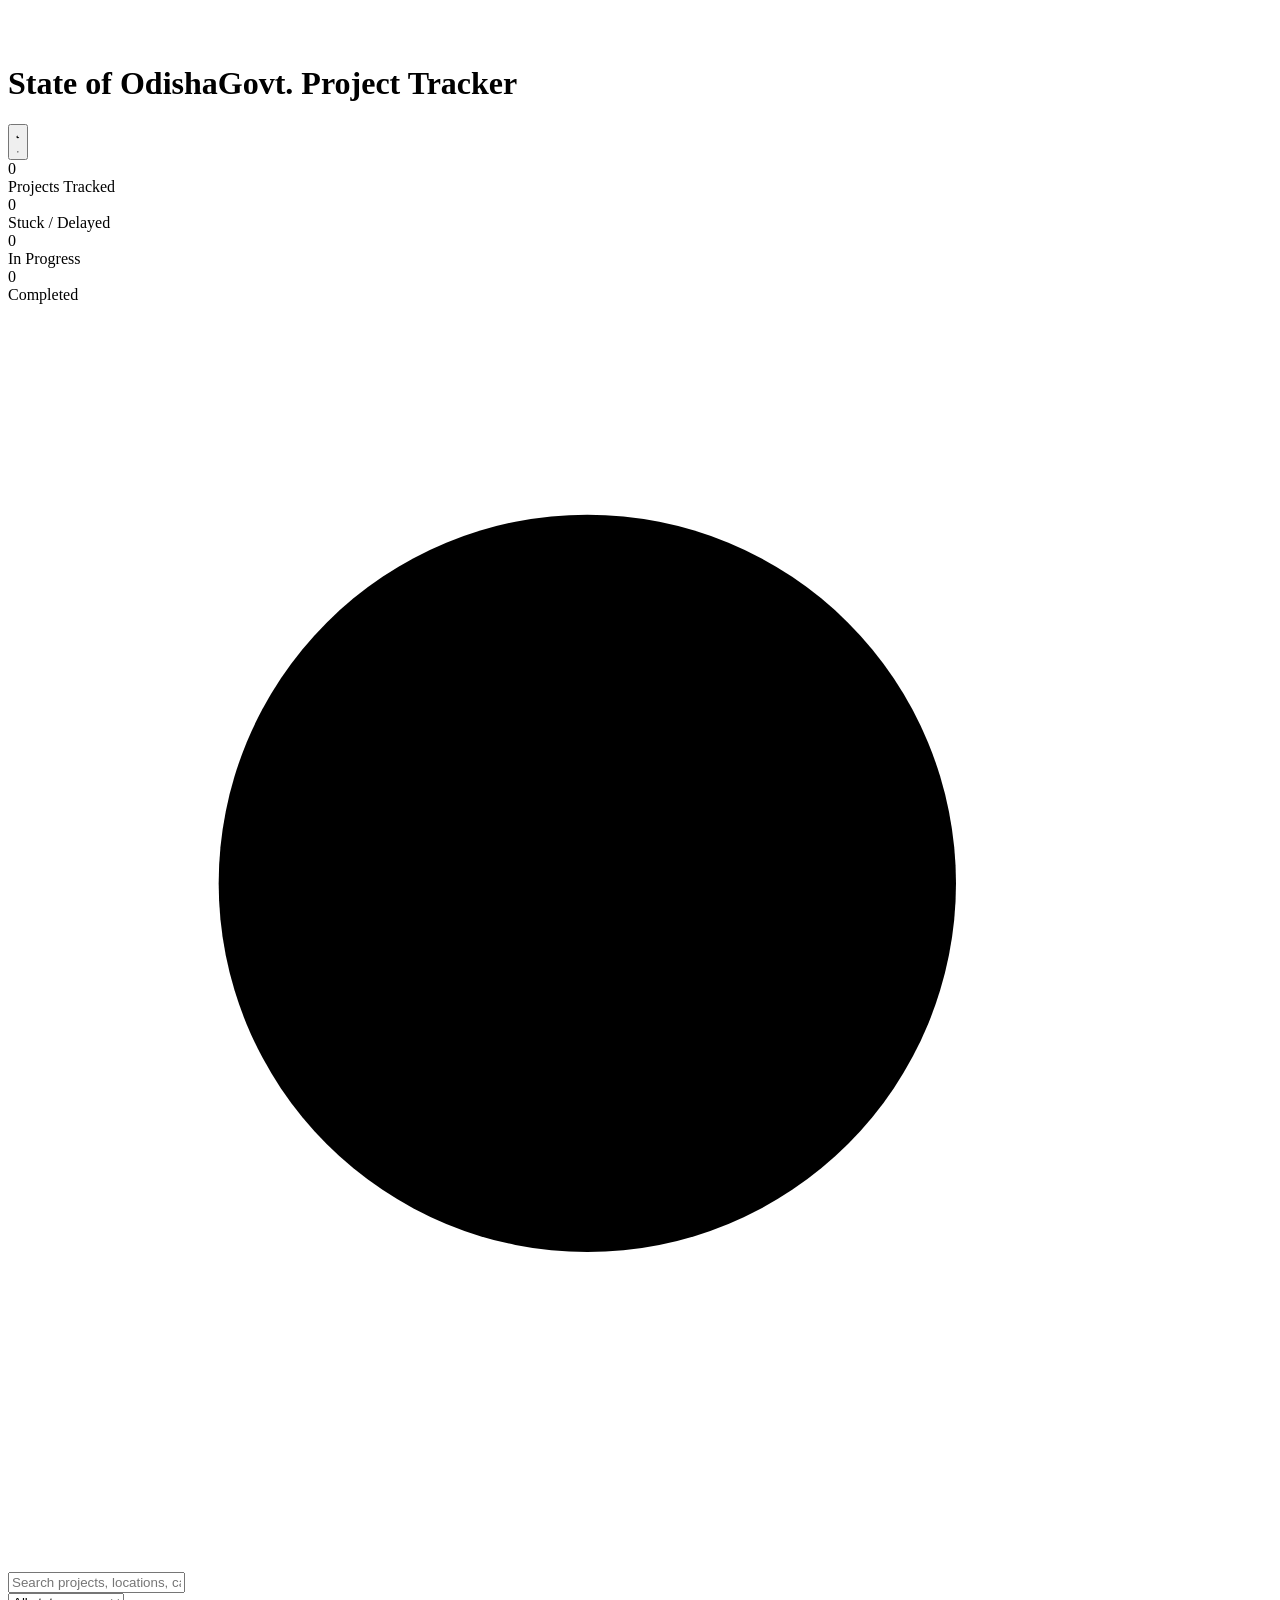
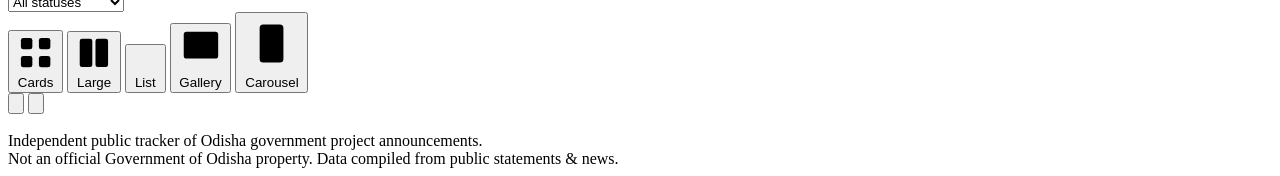
==== index.html @ b486dc0d "Add files via upload" ====
<!DOCTYPE html>
<html lang="en">
<head>
<meta charset="UTF-8">
<meta name="viewport" content="width=device-width, initial-scale=1.0">
<title>State of Odisha — Govt Project Tracker</title>
<meta name="description" content="Tracking government-announced projects across Odisha — status, timelines, and days pending, in one place.">
<link rel="stylesheet" href="assets/style.css">
</head>
<body class="view-cards">

<div class="bg-layer">
  <div class="bg-wheel"><img src="assets/wheel.svg" alt=""></div>
</div>

<div class="wrap">

  <header class="top">
    <div class="brand">
      <img class="wheel-mark" src="assets/wheel.svg" alt="">
      <h1>State of Odisha<span>Govt. Project Tracker</span></h1>
    </div>
    <button class="theme-toggle" id="themeToggle" aria-label="Toggle dark / light theme">
      <svg class="icon-moon" viewBox="0 0 24 24"><path d="M21 12.79A9 9 0 1111.21 3 7 7 0 0021 12.79z"/></svg>
      <svg class="icon-sun" viewBox="0 0 24 24"><circle cx="12" cy="12" r="4"/><path d="M12 2v2M12 20v2M4.93 4.93l1.41 1.41M17.66 17.66l1.41 1.41M2 12h2M20 12h2M6.34 17.66l-1.41 1.41M19.07 4.93l-1.41 1.41"/></svg>
    </button>
  </header>

  <section class="stat-strip">
    <div class="stat-chip"><div class="n" id="statTotal">0</div><div class="l">Projects Tracked</div></div>
    <div class="stat-chip red"><div class="n" id="statStuck">0</div><div class="l">Stuck / Delayed</div></div>
    <div class="stat-chip"><div class="n" id="statProgress">0</div><div class="l">In Progress</div></div>
    <div class="stat-chip"><div class="n" id="statCompleted">0</div><div class="l">Completed</div></div>
  </section>

  <section class="controls">
    <div class="search-box">
      <svg viewBox="0 0 24 24"><circle cx="11" cy="11" r="7"/><path d="M21 21l-4.3-4.3"/></svg>
      <input type="text" id="searchInput" placeholder="Search projects, locations, categories…">
    </div>
    <select class="status-filter" id="statusFilter">
      <option value="all">All statuses</option>
      <option value="stuck">Stuck / Delayed</option>
      <option value="progress">In Progress</option>
      <option value="completed">Completed</option>
      <option value="review">Under Review</option>
    </select>
    <div class="view-switch">
      <button data-view="cards" class="active" aria-label="Card view">
        <svg viewBox="0 0 24 24"><rect x="3" y="3" width="7" height="7" rx="1.5"/><rect x="14" y="3" width="7" height="7" rx="1.5"/><rect x="3" y="14" width="7" height="7" rx="1.5"/><rect x="14" y="14" width="7" height="7" rx="1.5"/></svg>
        Cards
      </button>
      <button data-view="large" aria-label="Large card view">
        <svg viewBox="0 0 24 24"><rect x="3" y="3" width="8" height="18" rx="1.5"/><rect x="13" y="3" width="8" height="18" rx="1.5"/></svg>
        Large
      </button>
      <button data-view="list" aria-label="List view">
        <svg viewBox="0 0 24 24"><path d="M4 6h16M4 12h16M4 18h16"/></svg>
        List
      </button>
      <button data-view="gallery" aria-label="Gallery view">
        <svg viewBox="0 0 24 24"><rect x="3" y="3" width="18" height="14" rx="1.5"/><path d="M3 14l5-5 4 4 4-4 5 5"/></svg>
        Gallery
      </button>
      <button data-view="carousel" aria-label="Carousel view">
        <svg viewBox="0 0 24 24"><rect x="7" y="4" width="10" height="16" rx="1.5"/><path d="M2 8v8M22 8v8"/></svg>
        Carousel
      </button>
    </div>
  </section>

  <div class="carousel-nav">
    <button id="carPrev" aria-label="Scroll left"><svg viewBox="0 0 24 24"><path d="M15 18l-6-6 6-6"/></svg></button>
    <button id="carNext" aria-label="Scroll right"><svg viewBox="0 0 24 24"><path d="M9 18l6-6-6-6"/></svg></button>
  </div>

  <main id="grid"></main>

</div>

<footer class="site-foot">
  <div class="wheel-spin"><img src="assets/wheel.svg" alt=""></div>
  Independent public tracker of Odisha government project announcements.<br>
  Not an official Government of Odisha property. Data compiled from public statements &amp; news.
</footer>

<script src="assets/data.js"></script>
<script src="assets/script.js"></script>
</body>
</html>
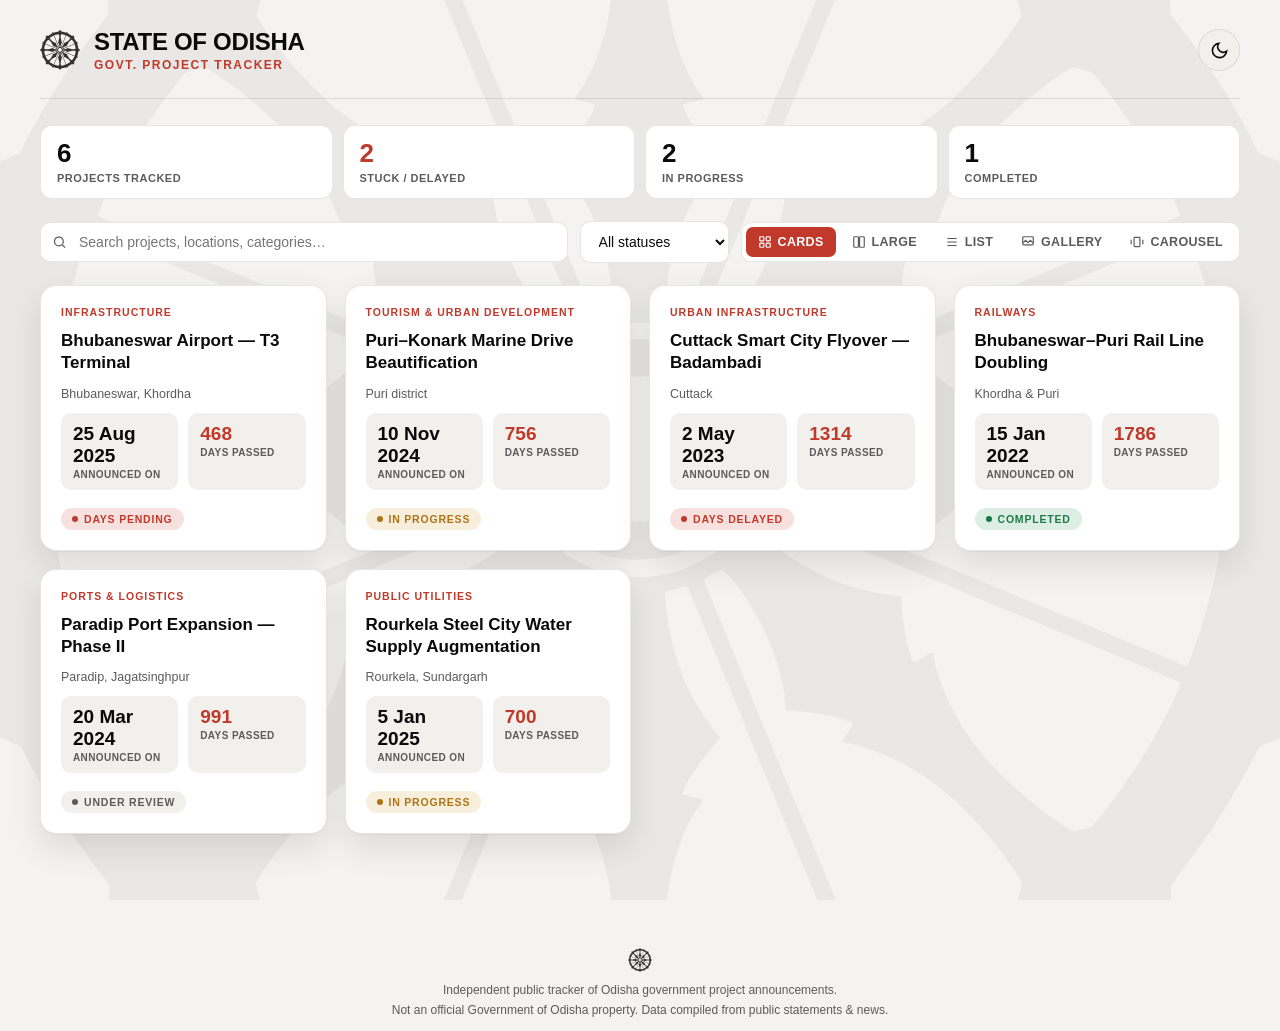
==== commit da026756: "Add favicon link to index.html" ====
--- a/index.html
+++ b/index.html
@@ -6,6 +6,7 @@
 <title>State of Odisha — Govt Project Tracker</title>
 <meta name="description" content="Tracking government-announced projects across Odisha — status, timelines, and days pending, in one place.">
 <link rel="stylesheet" href="assets/style.css">
+<link rel="icon" type="image/svg+xml" href="assets/wheel.svg">
 </head>
 <body class="view-cards">
 
--- a/assets/style.css
+++ b/assets/style.css
@@ -0,0 +1,297 @@
+/* =========================================================
+   State of Odisha — Govt Project Tracker
+   Shared brand stylesheet
+   ========================================================= */
+
+:root{
+  --red: #c0392b;
+  --red-glow: #ff4d3d;
+  --black: #0a0a0a;
+  --white: #ffffff;
+  --gray: #9a9a9a;
+
+  --bg: #f4f3f1;
+  --bg-elev: #ffffff;
+  --text: #0a0a0a;
+  --text-sub: #5b5b5b;
+  --border: rgba(10,10,10,0.10);
+  --pill-bg: #7a1410;
+  --pill-text: #ffffff;
+  --stat-bg: #f2f0ec;
+  --shadow: 0 14px 34px rgba(10,10,10,0.10), 0 1px 0 rgba(10,10,10,0.04);
+}
+
+html[data-theme="dark"]{
+  --bg: #0a0a0a;
+  --bg-elev: #141414;
+  --text: #ffffff;
+  --text-sub: #a8a8a8;
+  --border: rgba(255,255,255,0.10);
+  --pill-bg: #c0392b;
+  --pill-text: #ffffff;
+  --stat-bg: #1c1c1c;
+  --shadow: 0 14px 34px rgba(0,0,0,0.55), 0 1px 0 rgba(255,255,255,0.03);
+}
+
+*{ margin:0; padding:0; box-sizing:border-box; }
+
+html,body{
+  background: var(--bg);
+  color: var(--text);
+  min-height:100vh;
+}
+
+body{
+  font-family: -apple-system, "Segoe UI", Arial, sans-serif;
+  position:relative;
+  overflow-x:hidden;
+  transition: background .35s ease, color .35s ease;
+}
+
+img{ max-width:100%; display:block; }
+
+a{ color:inherit; text-decoration:none; }
+
+/* ---------- rotating wheel background ---------- */
+.bg-layer{
+  position:fixed; inset:0; z-index:0; overflow:hidden; pointer-events:none;
+}
+.bg-wheel{
+  position:absolute; top:50%; left:50%;
+  width:min(150vw,1500px); height:min(150vw,1500px);
+  transform:translate(-50%,-50%);
+  opacity:.05;
+  animation: spin 140s linear infinite;
+}
+html[data-theme="dark"] .bg-wheel{ opacity:.09; filter:invert(1); }
+.bg-wheel img{ width:100%; height:100%; }
+@keyframes spin{
+  from{ transform:translate(-50%,-50%) rotate(0deg); }
+  to{ transform:translate(-50%,-50%) rotate(360deg); }
+}
+@media (prefers-reduced-motion: reduce){
+  .bg-wheel{ animation:none; }
+}
+
+/* ---------- layout shell ---------- */
+.wrap{
+  position:relative; z-index:1;
+  max-width:1240px; margin:0 auto;
+  padding: 22px 20px 80px;
+}
+
+/* ---------- header ---------- */
+header.top{
+  display:flex; align-items:center; justify-content:space-between;
+  gap:16px; padding: 6px 0 26px;
+  border-bottom: 1px solid var(--border);
+  margin-bottom: 26px;
+}
+.brand{ display:flex; align-items:center; gap:14px; min-width:0; }
+.brand .wheel-mark{
+  width:40px; height:40px; flex-shrink:0;
+  animation: spinInPlace 10s linear infinite;
+}
+html[data-theme="dark"] .brand .wheel-mark{ filter:invert(1); }
+@keyframes spinInPlace{ from{ transform:rotate(0);} to{ transform:rotate(360deg);} }
+.brand h1{
+  font-size: clamp(17px, 3.4vw, 24px);
+  font-weight:900; letter-spacing:-0.3px; line-height:1.15;
+  text-transform:uppercase;
+}
+.brand h1 span{
+  display:block; font-weight:700; font-size:.5em; letter-spacing:1.5px;
+  color: var(--red); text-transform:uppercase; margin-top:3px;
+}
+
+.theme-toggle{
+  width:42px; height:42px; border-radius:50%; flex-shrink:0;
+  background: var(--stat-bg); border:1px solid var(--border);
+  display:flex; align-items:center; justify-content:center;
+  cursor:pointer; transition: background .2s ease, transform .15s ease;
+}
+.theme-toggle:hover{ transform:scale(1.05); }
+.theme-toggle:active{ transform:scale(.92); }
+.theme-toggle svg{ width:19px; height:19px; stroke:var(--text); fill:none; stroke-width:2; }
+.theme-toggle .icon-sun{ display:none; }
+html[data-theme="dark"] .theme-toggle .icon-moon{ display:none; }
+html[data-theme="dark"] .theme-toggle .icon-sun{ display:block; }
+
+/* ---------- summary stat strip ---------- */
+.stat-strip{
+  display:grid; grid-template-columns:repeat(auto-fit,minmax(120px,1fr));
+  gap:10px; margin-bottom:22px;
+}
+.stat-chip{
+  background: var(--bg-elev); border:1px solid var(--border);
+  border-radius:12px; padding:14px 16px;
+}
+.stat-chip .n{ font-weight:900; font-size:26px; line-height:1; }
+.stat-chip .l{ font-size:11px; font-weight:700; letter-spacing:.5px; text-transform:uppercase; color:var(--text-sub); margin-top:6px; }
+.stat-chip.red .n{ color: var(--red); }
+
+/* ---------- controls: search / filter / view switch ---------- */
+.controls{
+  display:flex; flex-wrap:wrap; align-items:center; gap:12px;
+  margin-bottom: 22px;
+}
+.search-box{
+  flex:1 1 220px; position:relative;
+}
+.search-box input{
+  width:100%; padding:11px 14px 11px 38px; border-radius:10px;
+  border:1px solid var(--border); background:var(--bg-elev); color:var(--text);
+  font-size:14px; font-family:inherit;
+}
+.search-box input:focus{ outline:2px solid var(--red); outline-offset:1px; }
+.search-box svg{
+  position:absolute; left:12px; top:50%; transform:translateY(-50%);
+  width:15px; height:15px; stroke:var(--text-sub); fill:none; stroke-width:2;
+}
+.status-filter{
+  padding:11px 14px; border-radius:10px; border:1px solid var(--border);
+  background:var(--bg-elev); color:var(--text); font-size:14px; font-family:inherit;
+  cursor:pointer;
+}
+.view-switch{
+  display:flex; gap:4px; background:var(--bg-elev); border:1px solid var(--border);
+  border-radius:10px; padding:4px;
+}
+.view-switch button{
+  border:none; background:transparent; color:var(--text-sub);
+  padding:8px 12px; border-radius:7px; font-size:12.5px; font-weight:800;
+  letter-spacing:.3px; cursor:pointer; display:flex; align-items:center; gap:6px;
+  transition: background .15s ease, color .15s ease;
+  text-transform:uppercase;
+}
+.view-switch button svg{ width:14px; height:14px; stroke:currentColor; fill:none; stroke-width:2; }
+.view-switch button:hover{ color:var(--text); }
+.view-switch button.active{ background: var(--red); color:#fff; }
+
+/* ---------- eyebrow pill / status badge (shared) ---------- */
+.status-pill{
+  display:inline-flex; align-items:center; gap:6px;
+  font-weight:800; font-size:10.5px; letter-spacing:.8px; text-transform:uppercase;
+  padding:5px 11px; border-radius:999px; white-space:nowrap;
+}
+.status-pill::before{ content:""; width:6px; height:6px; border-radius:50%; background:currentColor; flex-shrink:0; }
+.status-pill.stuck{ background:rgba(192,57,43,.15); color:#c0392b; }
+html[data-theme="dark"] .status-pill.stuck{ background:rgba(192,57,43,.25); color:#ff6a5a; }
+.status-pill.stuck::before{ animation:dotpulse 1.6s ease-in-out infinite; }
+@keyframes dotpulse{ 0%,100%{ box-shadow:0 0 0 0 rgba(192,57,43,.35);} 50%{ box-shadow:0 0 0 4px rgba(192,57,43,0);} }
+.status-pill.progress{ background:rgba(200,140,20,.15); color:#ad7414; }
+html[data-theme="dark"] .status-pill.progress{ background:rgba(230,170,40,.18); color:#e6aa28; }
+.status-pill.completed{ background:rgba(30,140,80,.15); color:#1c7a47; }
+html[data-theme="dark"] .status-pill.completed{ background:rgba(40,180,110,.18); color:#3ecb8c; }
+.status-pill.review{ background: var(--stat-bg); color: var(--text-sub); }
+
+/* =========================================================
+   VIEW: CARDS (default)
+   ========================================================= */
+#grid{ display:grid; gap:18px; }
+.view-cards #grid{ grid-template-columns:repeat(auto-fill,minmax(280px,1fr)); }
+
+.card{
+  background:var(--bg-elev); border:1px solid var(--border); border-radius:16px;
+  padding:20px; box-shadow:var(--shadow); cursor:pointer;
+  display:flex; flex-direction:column; gap:12px;
+  transition: transform .18s ease, box-shadow .18s ease;
+  position:relative; overflow:hidden;
+}
+.card:hover{ transform:translateY(-3px); box-shadow:0 20px 40px rgba(10,10,10,.14); }
+.card:focus-visible{ outline:2px solid var(--red); outline-offset:2px; }
+.card .cat{ font-size:10.5px; font-weight:800; letter-spacing:1px; text-transform:uppercase; color:var(--red); }
+.card h3{ font-size:17px; font-weight:800; line-height:1.3; }
+.card .loc{ font-size:12.5px; color:var(--text-sub); }
+.card-row{ display:flex; gap:10px; }
+.card .mini-stat{ flex:1; background:var(--stat-bg); border-radius:10px; padding:10px 12px; }
+.card .mini-stat .mn{ font-weight:900; font-size:19px; }
+.card .mini-stat .ml{ font-size:10px; font-weight:700; letter-spacing:.4px; text-transform:uppercase; color:var(--text-sub); margin-top:2px; }
+.card .mini-stat.days .mn{ color:var(--red); }
+.card-foot{ display:flex; align-items:center; justify-content:space-between; margin-top:auto; padding-top:6px; }
+
+/* =========================================================
+   VIEW: LARGE CARDS
+   ========================================================= */
+.view-large #grid{ grid-template-columns:repeat(auto-fill,minmax(400px,1fr)); }
+.view-large .card{ padding:30px; gap:16px; }
+.view-large .card h3{ font-size:23px; }
+.view-large .card .summary{ font-size:14px; color:var(--text-sub); line-height:1.5; }
+.view-large .card .mini-stat .mn{ font-size:26px; }
+
+/* =========================================================
+   VIEW: LIST
+   ========================================================= */
+.view-list #grid{ grid-template-columns:1fr; gap:0; border:1px solid var(--border); border-radius:14px; overflow:hidden; background:var(--bg-elev); box-shadow:var(--shadow); }
+.view-list .card{
+  flex-direction:row; align-items:center; border:none; border-radius:0;
+  border-bottom:1px solid var(--border); box-shadow:none; padding:16px 20px;
+  gap:18px;
+}
+.view-list .card:last-child{ border-bottom:none; }
+.view-list .card:hover{ transform:none; background:var(--stat-bg); }
+.view-list .card .list-main{ flex:1; min-width:0; display:flex; flex-direction:column; gap:4px; }
+.view-list .card h3{ font-size:15.5px; }
+.view-list .card .card-row{ flex:0 0 auto; width:auto; }
+.view-list .card .mini-stat{ min-width:88px; text-align:center; }
+.view-list .card .mini-stat .mn{ font-size:16px; }
+.view-list .card-foot{ padding-top:0; }
+
+/* =========================================================
+   VIEW: GALLERY
+   ========================================================= */
+.view-gallery #grid{ grid-template-columns:repeat(auto-fill,minmax(240px,1fr)); }
+.view-gallery .card{ padding:0; overflow:hidden; }
+.view-gallery .art{
+  height:130px; position:relative; display:flex; align-items:center; justify-content:center;
+  background: linear-gradient(135deg,#1a1a1a,#3a0d0a);
+  overflow:hidden;
+}
+.view-gallery .art::before{
+  content:""; position:absolute; inset:-30%;
+  background:url('wheel.svg') center/contain no-repeat;
+  opacity:.18; animation: spin 40s linear infinite;
+}
+.view-gallery .art .cat-badge{
+  position:relative; z-index:1; color:#fff; font-weight:900; font-size:11px;
+  letter-spacing:1px; text-transform:uppercase; text-align:center; padding:0 12px;
+}
+.view-gallery .card-body{ padding:16px; display:flex; flex-direction:column; gap:10px; }
+.view-gallery .card h3{ font-size:15px; }
+
+/* =========================================================
+   VIEW: CAROUSEL
+   ========================================================= */
+.view-carousel #grid{
+  display:flex; gap:18px; overflow-x:auto; scroll-snap-type:x mandatory;
+  padding-bottom:14px; grid-template-columns:none;
+}
+.view-carousel .card{ flex:0 0 300px; scroll-snap-align:start; }
+.carousel-nav{ display:flex; justify-content:flex-end; gap:8px; margin-bottom:10px; }
+.carousel-nav button{
+  width:36px; height:36px; border-radius:50%; border:1px solid var(--border);
+  background:var(--bg-elev); cursor:pointer; display:flex; align-items:center; justify-content:center;
+}
+.carousel-nav button svg{ width:16px; height:16px; stroke:var(--text); fill:none; stroke-width:2.4; }
+
+.carousel-nav{ display:none; }
+.view-carousel .carousel-nav{ display:flex; }
+
+.empty-state{
+  text-align:center; padding:60px 20px; color:var(--text-sub);
+}
+.empty-state svg{ width:36px; height:36px; stroke:var(--text-sub); fill:none; stroke-width:1.6; margin-bottom:10px; }
+
+footer.site-foot{
+  position:relative; z-index:1; text-align:center; padding:34px 20px 10px;
+  color:var(--text-sub); font-size:12px; line-height:1.7;
+}
+footer.site-foot .wheel-spin{ width:24px; height:24px; margin:0 auto 8px; animation:spinInPlace 8s linear infinite; }
+html[data-theme="dark"] footer.site-foot .wheel-spin{ filter:invert(1); }
+
+@media (max-width:640px){
+  header.top{ flex-wrap:wrap; }
+  .controls{ flex-direction:column; align-items:stretch; }
+  .view-switch{ overflow-x:auto; }
+  .view-list .card{ flex-wrap:wrap; }
+}
